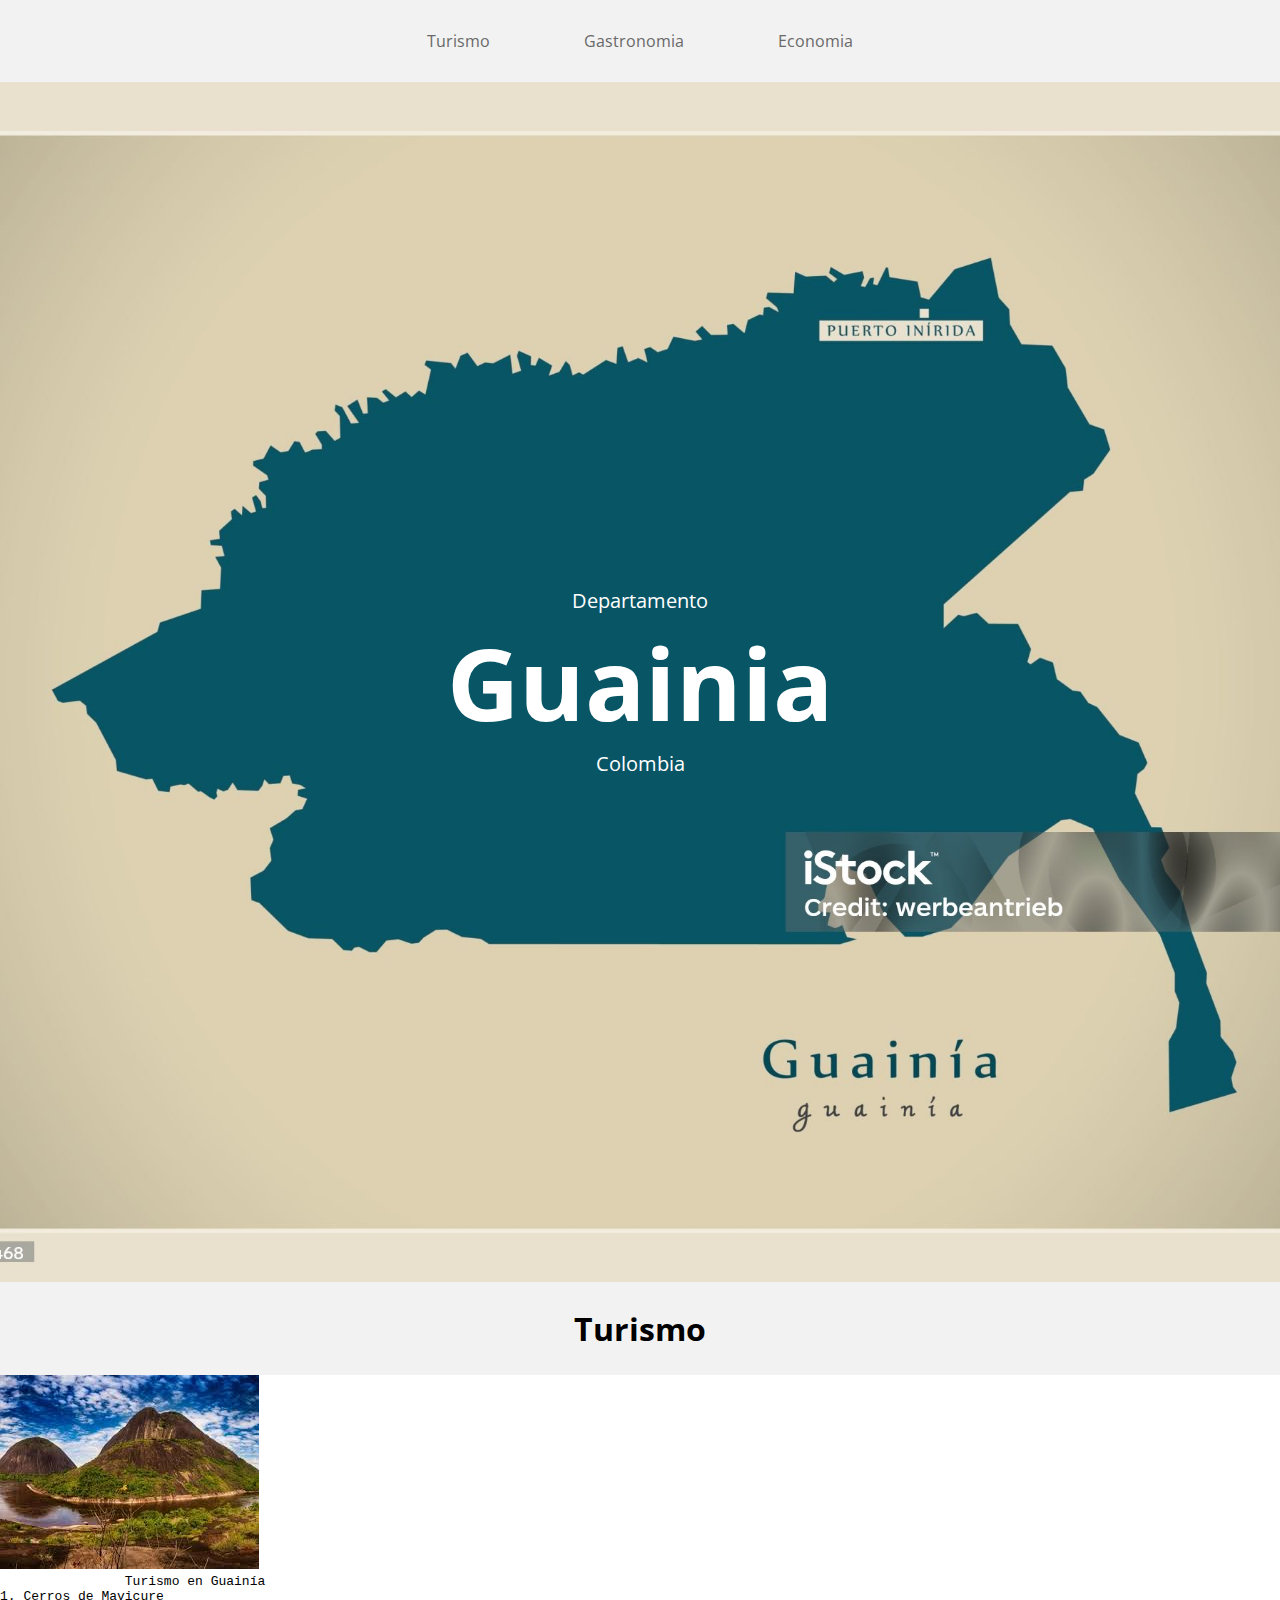
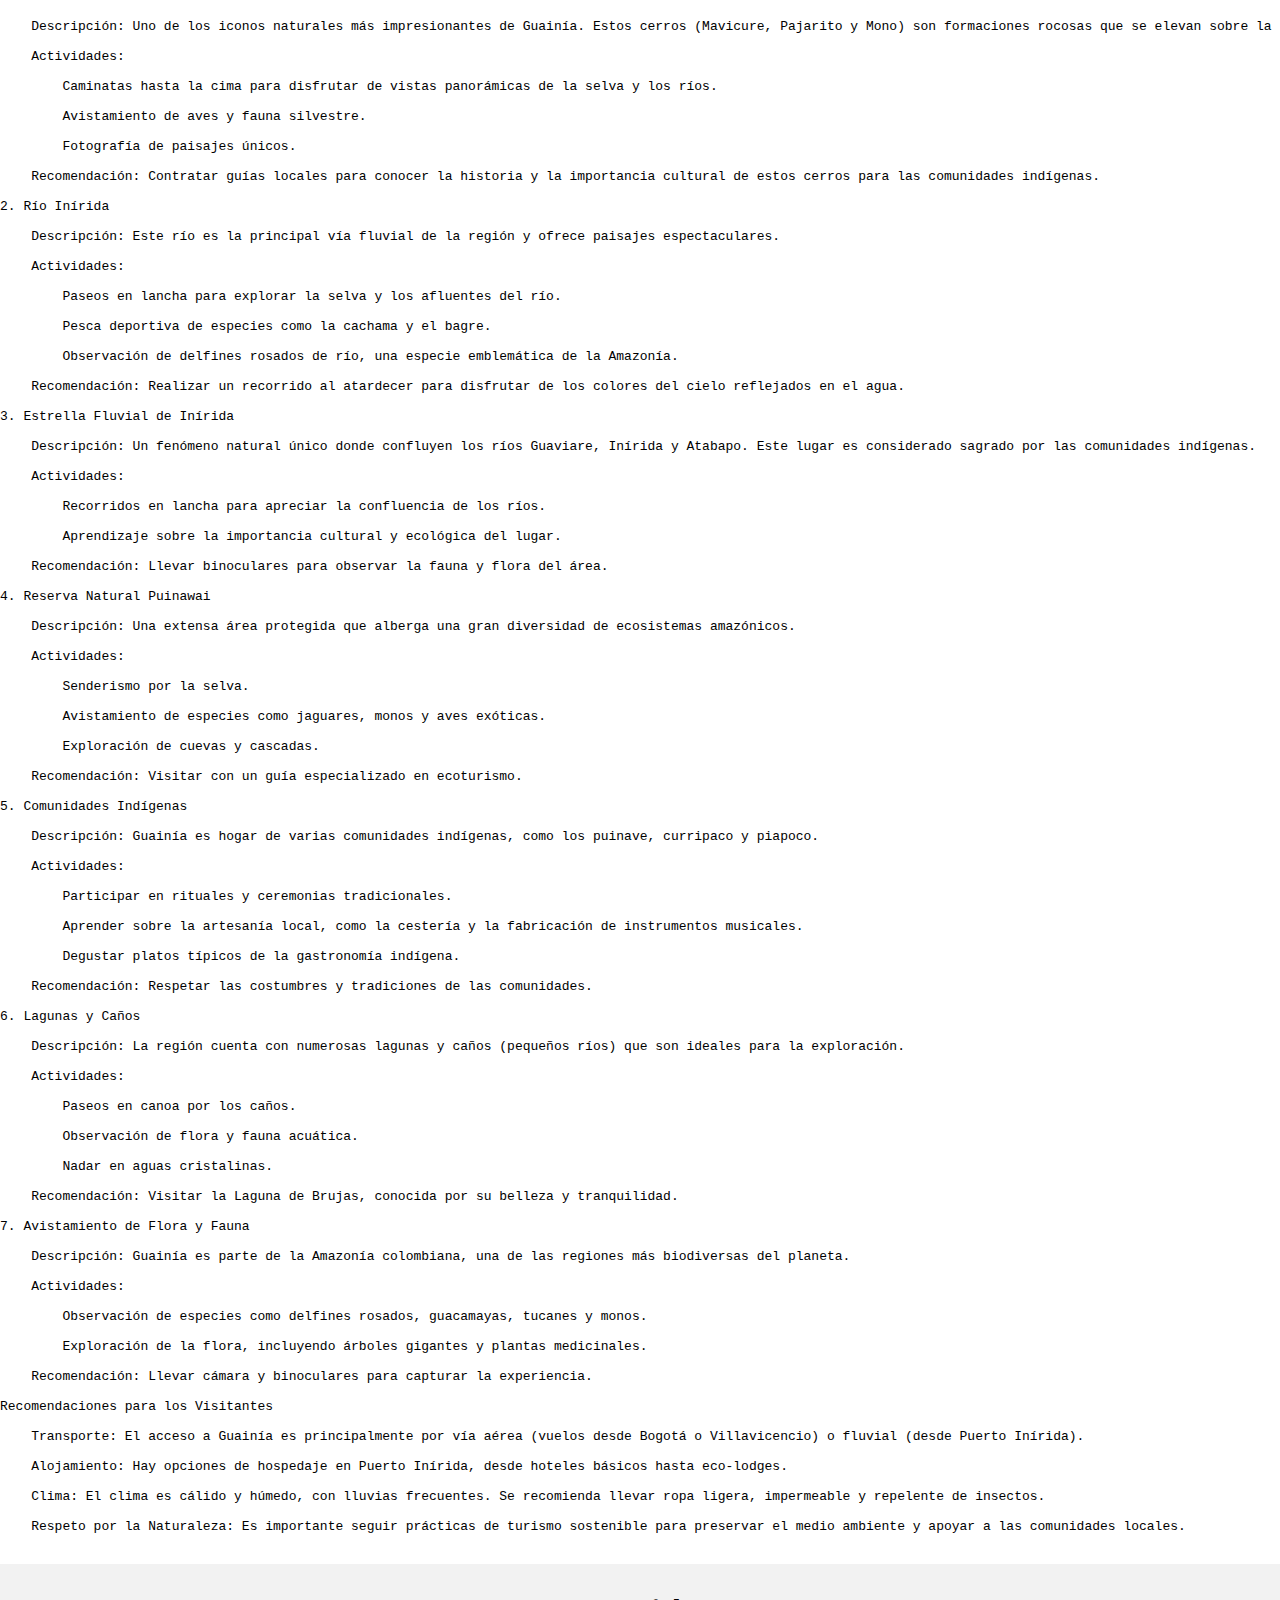
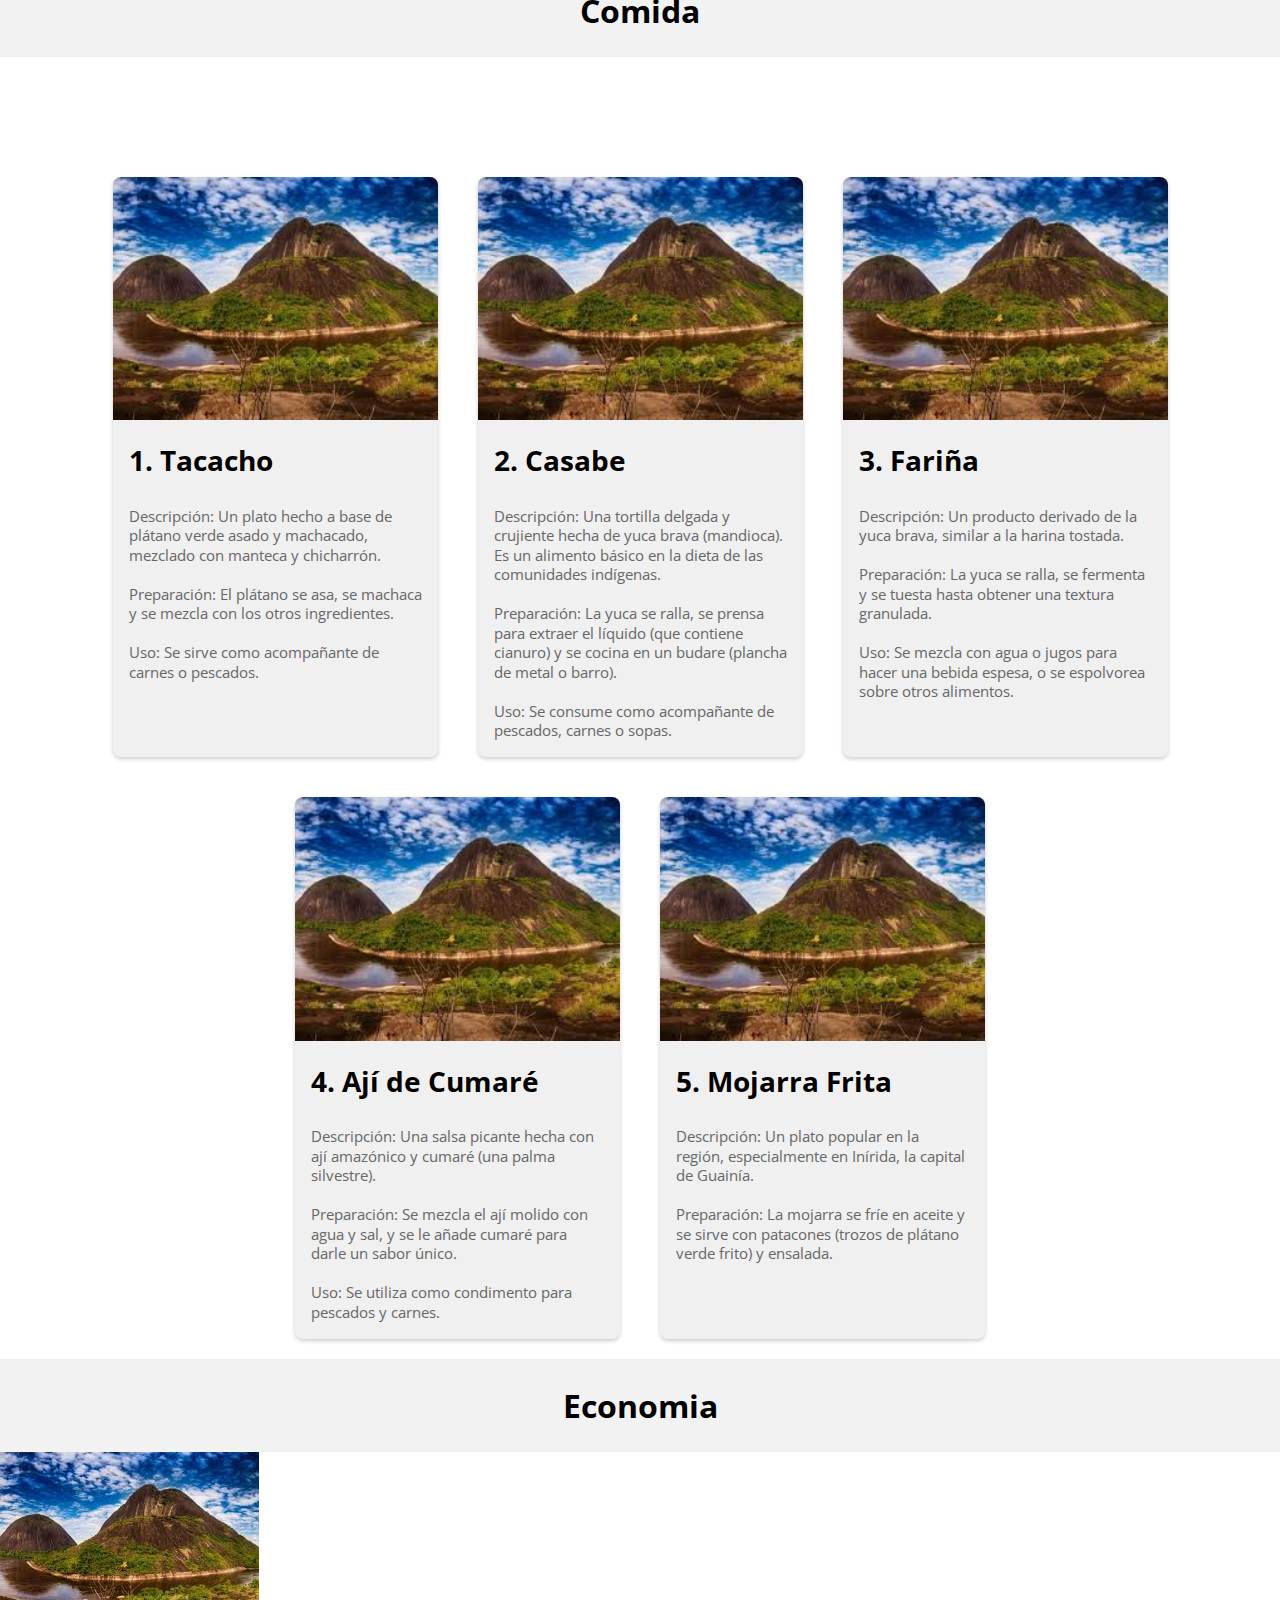
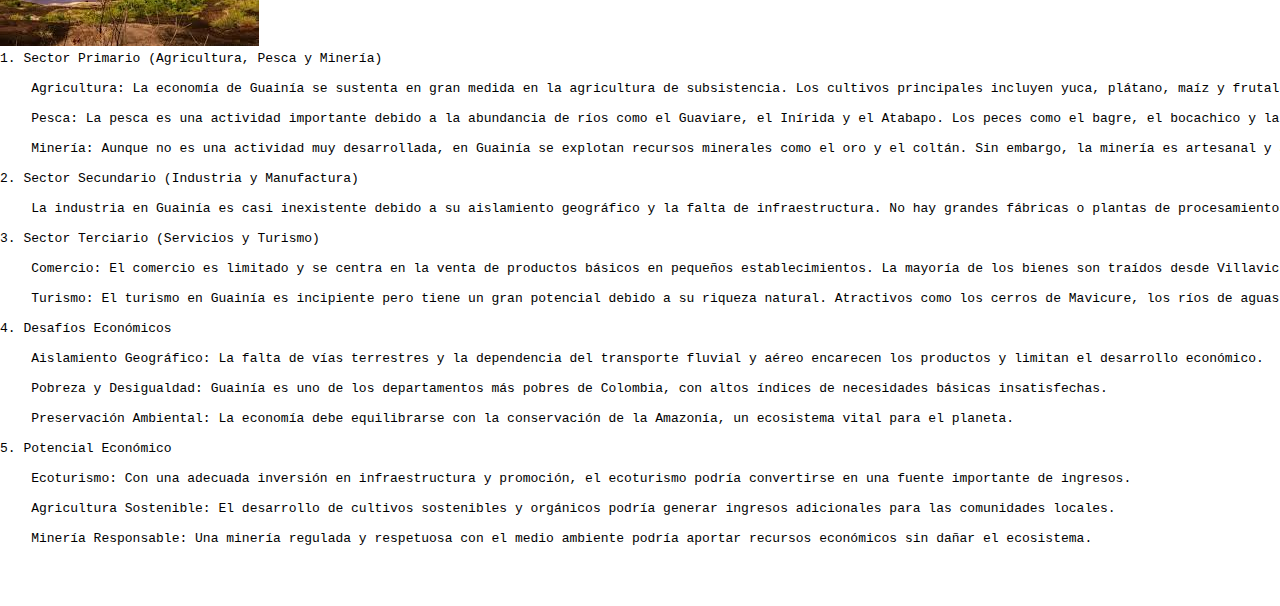
==== departamentos/Guainia.html @ b5d75768 "initial commit" ====
<!DOCTYPE html>
<html lang="en">
<head>
    <meta charset="UTF-8">
    <meta name="viewport" content="width=device-width, initial-scale=1.0">
    <title>Document</title>
    <link rel="stylesheet" href="/css/styles-guinia.css">
</head>
<body>
    <header>
        <nav>
        <a href="#1">Turismo</a>
        <a href="#2">Gastronomia</a>
        <a href="#3">Economia</a>
        </nav>
    </header>
    <div class="encabezado-img">
        <p>Departamento</p>
        <h1>Guainia</h1>
        <p>Colombia</p>

    </div>
    <main>
        <section>

        <article>
            <header>
                <h1 id="1">Turismo</h1>

            </header>
            <figure>
               <img src="/img/Guainia/Guainia.jpeg" alt="Guainia">
            </figure>
            <p><pre>
                Turismo en Guainía
1. Cerros de Mavicure

    Descripción: Uno de los iconos naturales más impresionantes de Guainía. Estos cerros (Mavicure, Pajarito y Mono) son formaciones rocosas que se elevan sobre la selva amazónica.

    Actividades:

        Caminatas hasta la cima para disfrutar de vistas panorámicas de la selva y los ríos.

        Avistamiento de aves y fauna silvestre.

        Fotografía de paisajes únicos.

    Recomendación: Contratar guías locales para conocer la historia y la importancia cultural de estos cerros para las comunidades indígenas.

2. Río Inírida

    Descripción: Este río es la principal vía fluvial de la región y ofrece paisajes espectaculares.

    Actividades:

        Paseos en lancha para explorar la selva y los afluentes del río.

        Pesca deportiva de especies como la cachama y el bagre.

        Observación de delfines rosados de río, una especie emblemática de la Amazonía.

    Recomendación: Realizar un recorrido al atardecer para disfrutar de los colores del cielo reflejados en el agua.

3. Estrella Fluvial de Inírida

    Descripción: Un fenómeno natural único donde confluyen los ríos Guaviare, Inírida y Atabapo. Este lugar es considerado sagrado por las comunidades indígenas.

    Actividades:

        Recorridos en lancha para apreciar la confluencia de los ríos.

        Aprendizaje sobre la importancia cultural y ecológica del lugar.

    Recomendación: Llevar binoculares para observar la fauna y flora del área.

4. Reserva Natural Puinawai

    Descripción: Una extensa área protegida que alberga una gran diversidad de ecosistemas amazónicos.

    Actividades:

        Senderismo por la selva.

        Avistamiento de especies como jaguares, monos y aves exóticas.

        Exploración de cuevas y cascadas.

    Recomendación: Visitar con un guía especializado en ecoturismo.

5. Comunidades Indígenas

    Descripción: Guainía es hogar de varias comunidades indígenas, como los puinave, curripaco y piapoco.

    Actividades:

        Participar en rituales y ceremonias tradicionales.

        Aprender sobre la artesanía local, como la cestería y la fabricación de instrumentos musicales.

        Degustar platos típicos de la gastronomía indígena.

    Recomendación: Respetar las costumbres y tradiciones de las comunidades.

6. Lagunas y Caños

    Descripción: La región cuenta con numerosas lagunas y caños (pequeños ríos) que son ideales para la exploración.

    Actividades:

        Paseos en canoa por los caños.

        Observación de flora y fauna acuática.

        Nadar en aguas cristalinas.

    Recomendación: Visitar la Laguna de Brujas, conocida por su belleza y tranquilidad.

7. Avistamiento de Flora y Fauna

    Descripción: Guainía es parte de la Amazonía colombiana, una de las regiones más biodiversas del planeta.

    Actividades:

        Observación de especies como delfines rosados, guacamayas, tucanes y monos.

        Exploración de la flora, incluyendo árboles gigantes y plantas medicinales.

    Recomendación: Llevar cámara y binoculares para capturar la experiencia.

Recomendaciones para los Visitantes

    Transporte: El acceso a Guainía es principalmente por vía aérea (vuelos desde Bogotá o Villavicencio) o fluvial (desde Puerto Inírida).

    Alojamiento: Hay opciones de hospedaje en Puerto Inírida, desde hoteles básicos hasta eco-lodges.

    Clima: El clima es cálido y húmedo, con lluvias frecuentes. Se recomienda llevar ropa ligera, impermeable y repelente de insectos.

    Respeto por la Naturaleza: Es importante seguir prácticas de turismo sostenible para preservar el medio ambiente y apoyar a las comunidades locales.

            </pre></p>
            <footer></footer>
        </article>
        </section>
        <section>
            <article>
                <header>
                    <h1 id="2">Comida</h1>
                </header>
                <div class="card-container">
                    <div class="card">
                        <img src="/img/Guainia/Guainia.jpeg" alt="Guainia">
                        <div class="card-content">
                            <h3> 1. Tacacho</h3>
                            <p>
                                <br>

                                Descripción: Un plato hecho a base de plátano verde asado y machacado, mezclado con manteca y chicharrón.
                                <br>
                                <br>
                                Preparación: El plátano se asa, se machaca y se mezcla con los otros ingredientes.
                                <br>
                                <br>
                                Uso: Se sirve como acompañante de carnes o pescados.
                        </p>
                        </div>

                    </div>
                    <div class="card">
                        <img src="/img/Guainia/Guainia.jpeg" alt="Guainia">
                        <div class="card-content">
                            <h3>2. Casabe</h3>
                            <p>
                                <br>
                                Descripción: Una tortilla delgada y crujiente hecha de yuca brava (mandioca). Es un alimento básico en la dieta de las comunidades indígenas.
                                <br>
                                <br>
                                Preparación: La yuca se ralla, se prensa para extraer el líquido (que contiene cianuro) y se cocina en un budare (plancha de metal o barro).
                                <br>
                                <br>
                                Uso: Se consume como acompañante de pescados, carnes o sopas.

                            </p>
                            
                        </div>

                    </div>
                    <div class="card">
                        <img src="/img/Guainia/Guainia.jpeg" alt="Guainia">
                        <div class="card-content">
                            <h3> 3. Fariña</h3>
                            <p>
                                <br>
                                Descripción: Un producto derivado de la yuca brava, similar a la harina tostada.
                                <br>
                                <br>
                                Preparación: La yuca se ralla, se fermenta y se tuesta hasta obtener una textura granulada.
                                <br>
                                <br>
                                Uso: Se mezcla con agua o jugos para hacer una bebida espesa, o se espolvorea sobre otros alimentos.
                            </p>

                        </div>

                    </div>
                    <div class="card">
                        <img src="/img/Guainia/Guainia.jpeg" alt="Guainia">
                        <div class="card-content">
                            <h3>4. Ají de Cumaré</h3>
                            <p>
                                <br>
                                Descripción: Una salsa picante hecha con ají amazónico y cumaré (una palma silvestre).
                                <br>
                                <br>
                                Preparación: Se mezcla el ají molido con agua y sal, y se le añade cumaré para darle un sabor único.
                                <br>
                                <br>
                                Uso: Se utiliza como condimento para pescados y carnes.
                            </p>
                            
                        </div>

                    </div>
                    <div class="card">
                        <img src="/img/Guainia/Guainia.jpeg" alt="Guainia">
                        <div class="card-content">
                            <h3> 5. Mojarra Frita</h3>
                            <p>
                                <br>
                                Descripción: Un plato popular en la región, especialmente en Inírida, la capital de Guainía.
                                <br>
                                <br>
                                Preparación: La mojarra se fríe en aceite y se sirve con patacones (trozos de plátano verde frito) y ensalada.

                            </p>
                        </div>

                    </div>
                </div>
                
               
                <footer></footer>
            </article>
        </section>
        <section>
            <article>
                <header>
                    <h1 id="3  ">Economia</h1>
                </header>
                <figure>
                    <img src="/img/Guainia/Guainia.jpeg" alt="Guainia">

                </figure>
                <p><pre>
1. Sector Primario (Agricultura, Pesca y Minería)

    Agricultura: La economía de Guainía se sustenta en gran medida en la agricultura de subsistencia. Los cultivos principales incluyen yuca, plátano, maíz y frutales como el chontaduro y el arazá. Estos cultivos son principalmente para el consumo local.

    Pesca: La pesca es una actividad importante debido a la abundancia de ríos como el Guaviare, el Inírida y el Atabapo. Los peces como el bagre, el bocachico y la cachama son fundamentales para la alimentación de las comunidades locales.

    Minería: Aunque no es una actividad muy desarrollada, en Guainía se explotan recursos minerales como el oro y el coltán. Sin embargo, la minería es artesanal y a pequeña escala, con impactos ambientales significativos.

2. Sector Secundario (Industria y Manufactura)

    La industria en Guainía es casi inexistente debido a su aislamiento geográfico y la falta de infraestructura. No hay grandes fábricas o plantas de procesamiento, y la mayoría de los productos manufacturados son importados desde otras regiones del país.

3. Sector Terciario (Servicios y Turismo)

    Comercio: El comercio es limitado y se centra en la venta de productos básicos en pequeños establecimientos. La mayoría de los bienes son traídos desde Villavicencio o Bogotá.

    Turismo: El turismo en Guainía es incipiente pero tiene un gran potencial debido a su riqueza natural. Atractivos como los cerros de Mavicure, los ríos de aguas negras y la biodiversidad de la Amazonía son puntos de interés para ecoturistas y aventureros. Sin embargo, la falta de infraestructura y promoción limita su desarrollo.

4. Desafíos Económicos

    Aislamiento Geográfico: La falta de vías terrestres y la dependencia del transporte fluvial y aéreo encarecen los productos y limitan el desarrollo económico.

    Pobreza y Desigualdad: Guainía es uno de los departamentos más pobres de Colombia, con altos índices de necesidades básicas insatisfechas.

    Preservación Ambiental: La economía debe equilibrarse con la conservación de la Amazonía, un ecosistema vital para el planeta.

5. Potencial Económico

    Ecoturismo: Con una adecuada inversión en infraestructura y promoción, el ecoturismo podría convertirse en una fuente importante de ingresos.

    Agricultura Sostenible: El desarrollo de cultivos sostenibles y orgánicos podría generar ingresos adicionales para las comunidades locales.

    Minería Responsable: Una minería regulada y respetuosa con el medio ambiente podría aportar recursos económicos sin dañar el ecosistema.



                </pre></p>
                <footer></footer>
            </article>
        </section>
    </main>
    <footer></footer>
</body>
</html>
---- css/styles-guinia.css ----
@import url('https://fonts.googleapis.com/css2?family=Open+Sans:ital,wght@0,300..800;1,300..800&display=swap');

*{
    margin: 0;
    padding: 0;
    box-sizing: border-box;
}

body{
    font-family: 'Open Sans';
}
header{
    background-color: #f2f2f2;
    text-align: center;
    padding: 25px 0;
}
nav a{
    display: inline-block;
    text-decoration: none;
    color: #696969;
    margin: 0 30px;
    padding: 5px 15px ;
    border-radius: 30px;
}
nav a:hover{
    background-color: #000;
    color: #fff;
}
.encabezado-img{
    background-image: url('/img/Guainia/departamento.jpg');
    background-position: center;
    display: flex;
    height: 1200px;
    background-size: cover;
    display: flex;
    flex-direction: column;
    justify-content: center;
    align-items: center;
    color: #fff;
}
.encabezado-img p{
    font-size: 20px;
}
.encabezado-img{
    font-size:50px ;
    padding: 20px 0;
}

/* CONFIGURACION DE LAS CARTAS DE COMIDA */
.card-container{
    display: flex;
    justify-content:center ;
    flex-wrap: wrap;
    margin-top: 100px;
}
.card{
    width: 325px;
    background-color: #f0f0f0;
    border-radius: 8px;
    overflow: hidden;
    box-shadow: 0px 2px 4px rgba(0, 0, 0, 0.2);
    margin:20px;
}
.card img{
    width: 100%;
    height: auto;
}
.card-content{
    padding: 16px;
}
.card-content h3{
    font-size: 28px;
    margin-bottom: 8px;
}
.card-content p {
    color: #666;
    font-size: 15px;
    line-height: 1.3;;
    display: inline-block;
}
.card-content .btn{
    display: inline-block;
    padding: 8px 16px;
    background-color: #333;
    border-radius: 4px;
    margin-top: 16px;
    color: #fff;
}
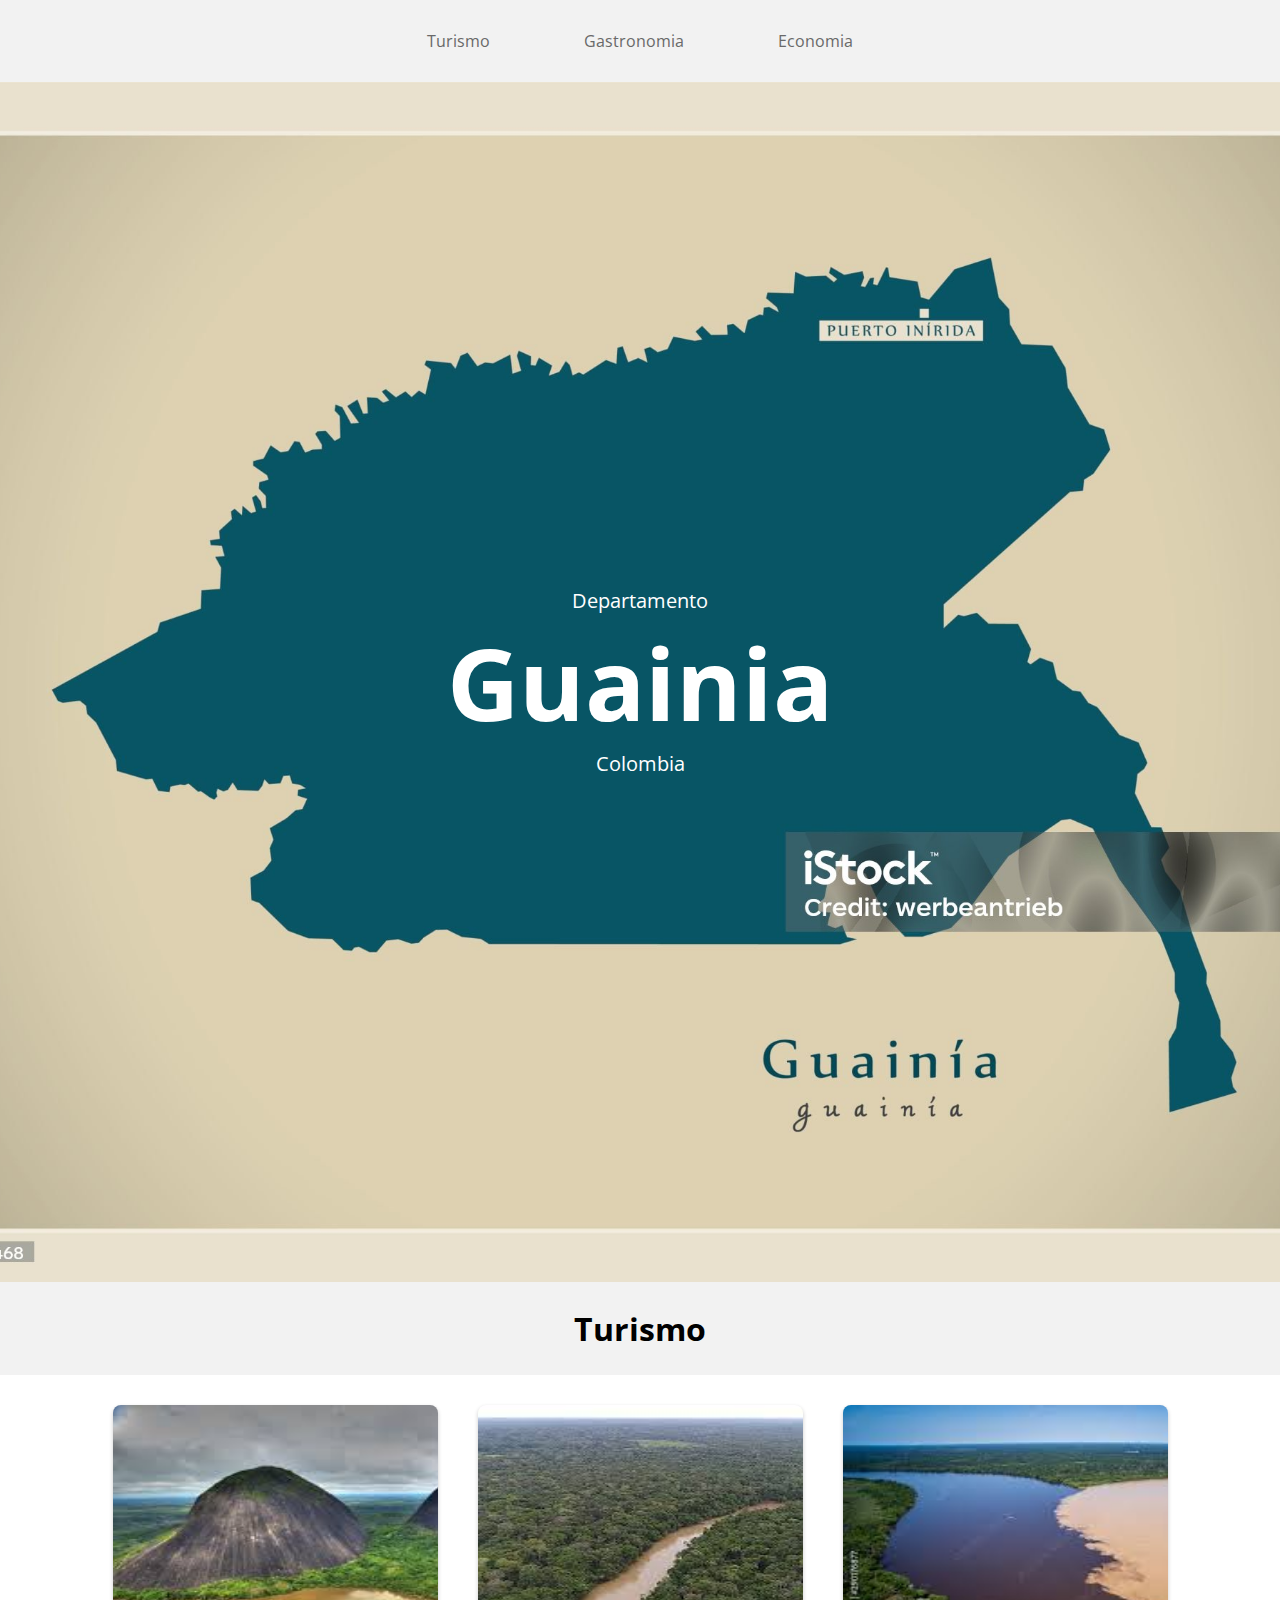
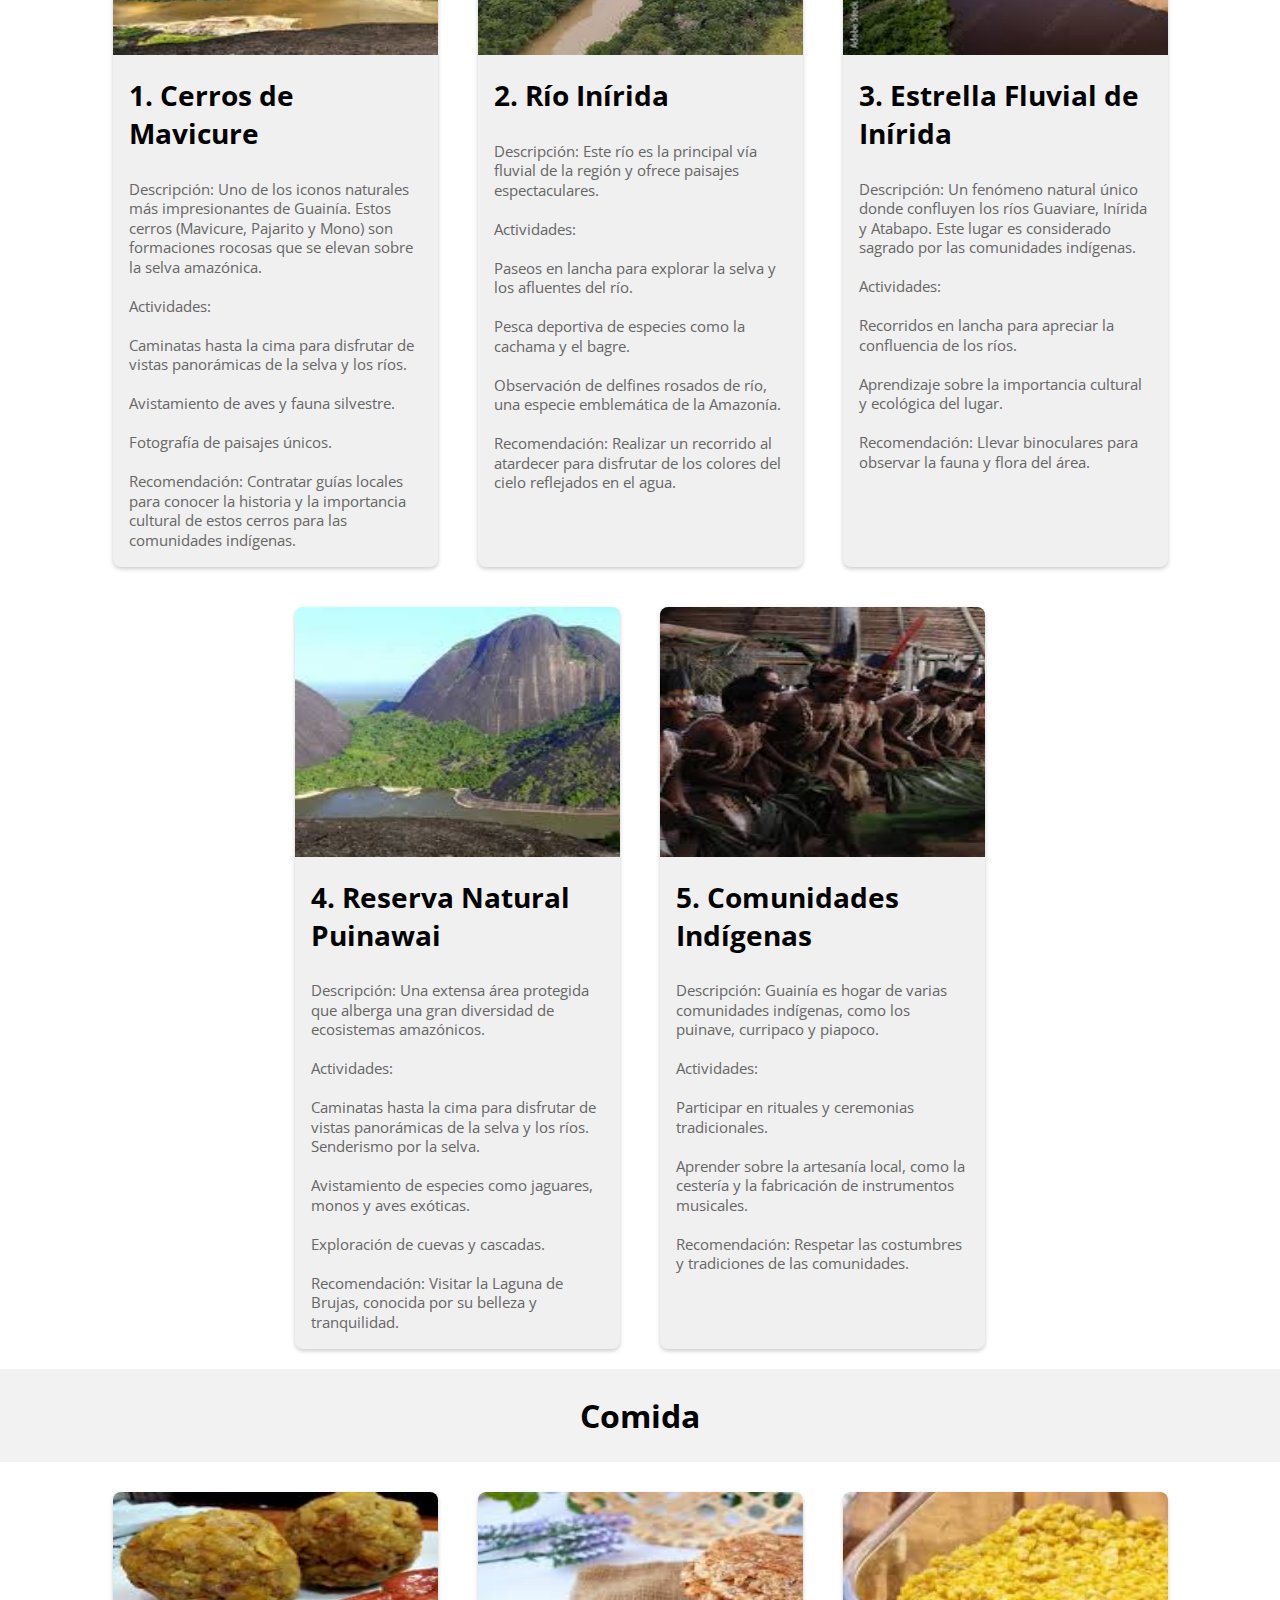
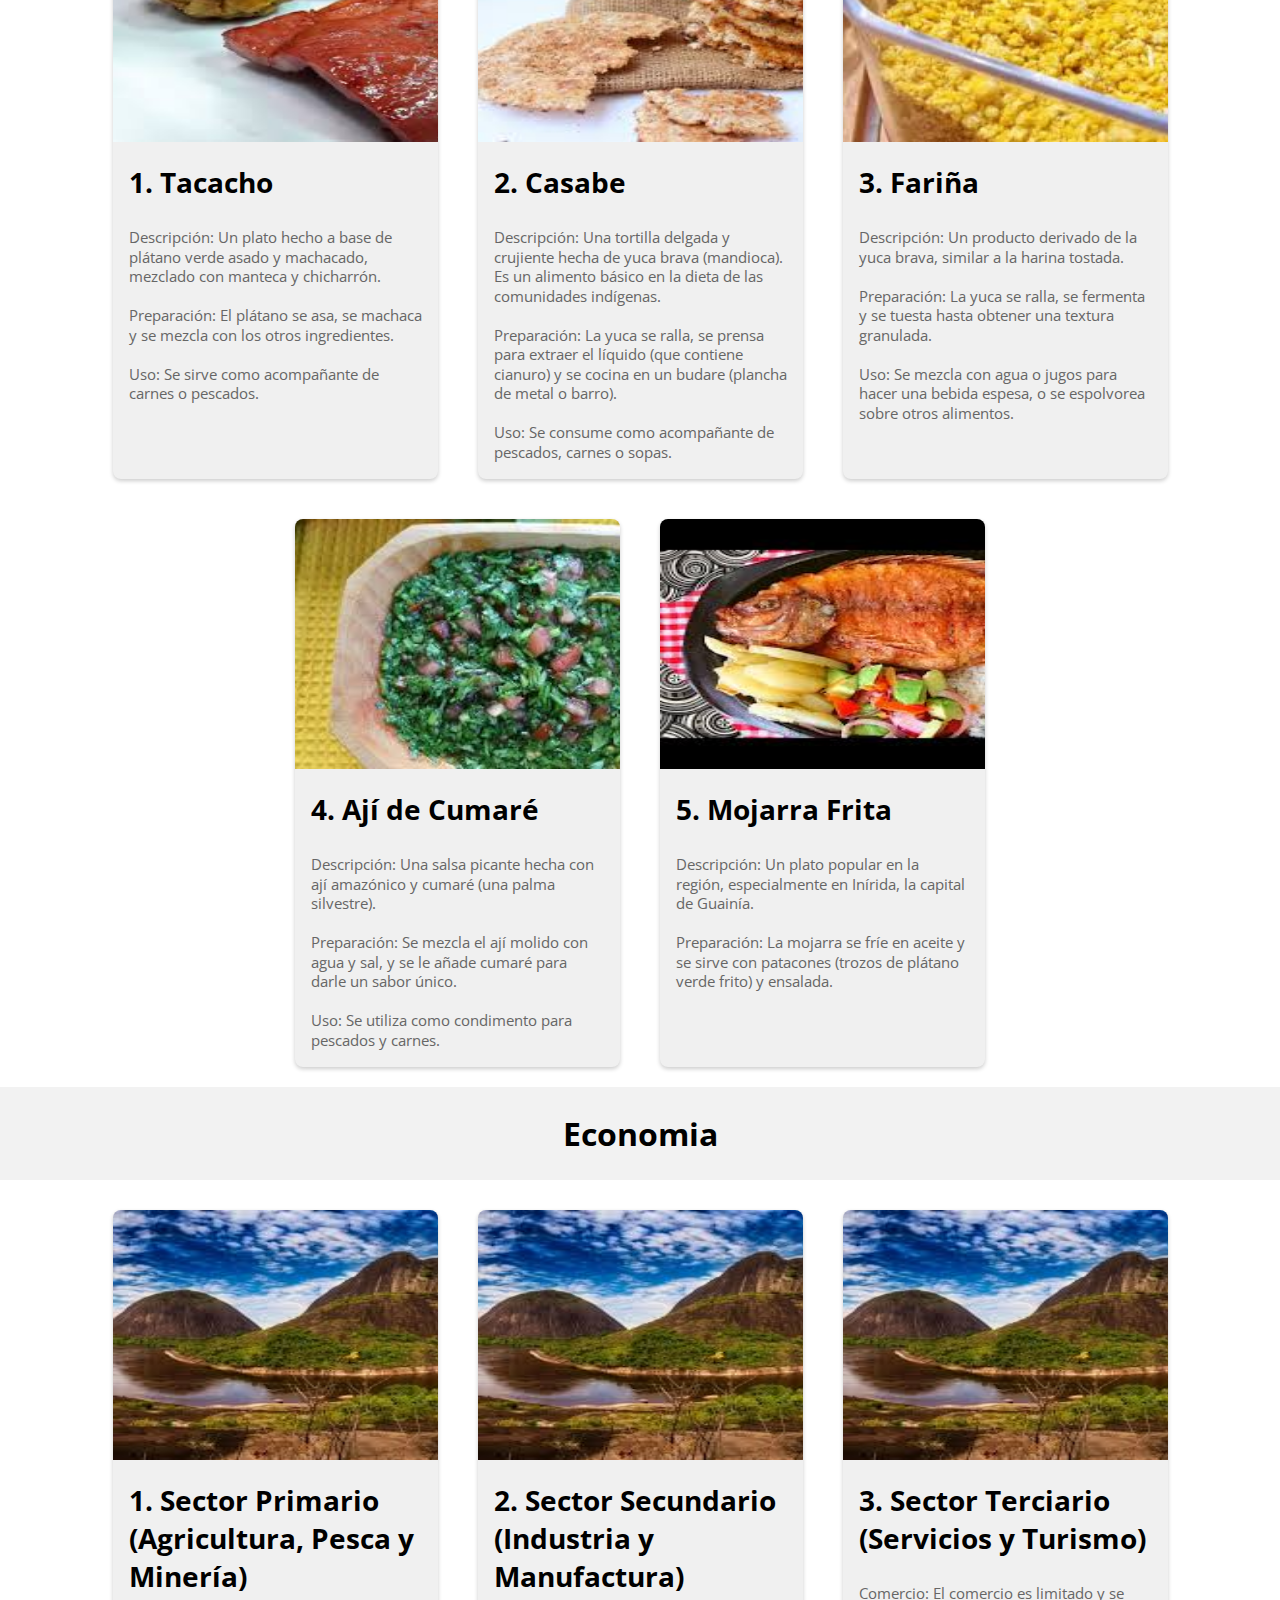
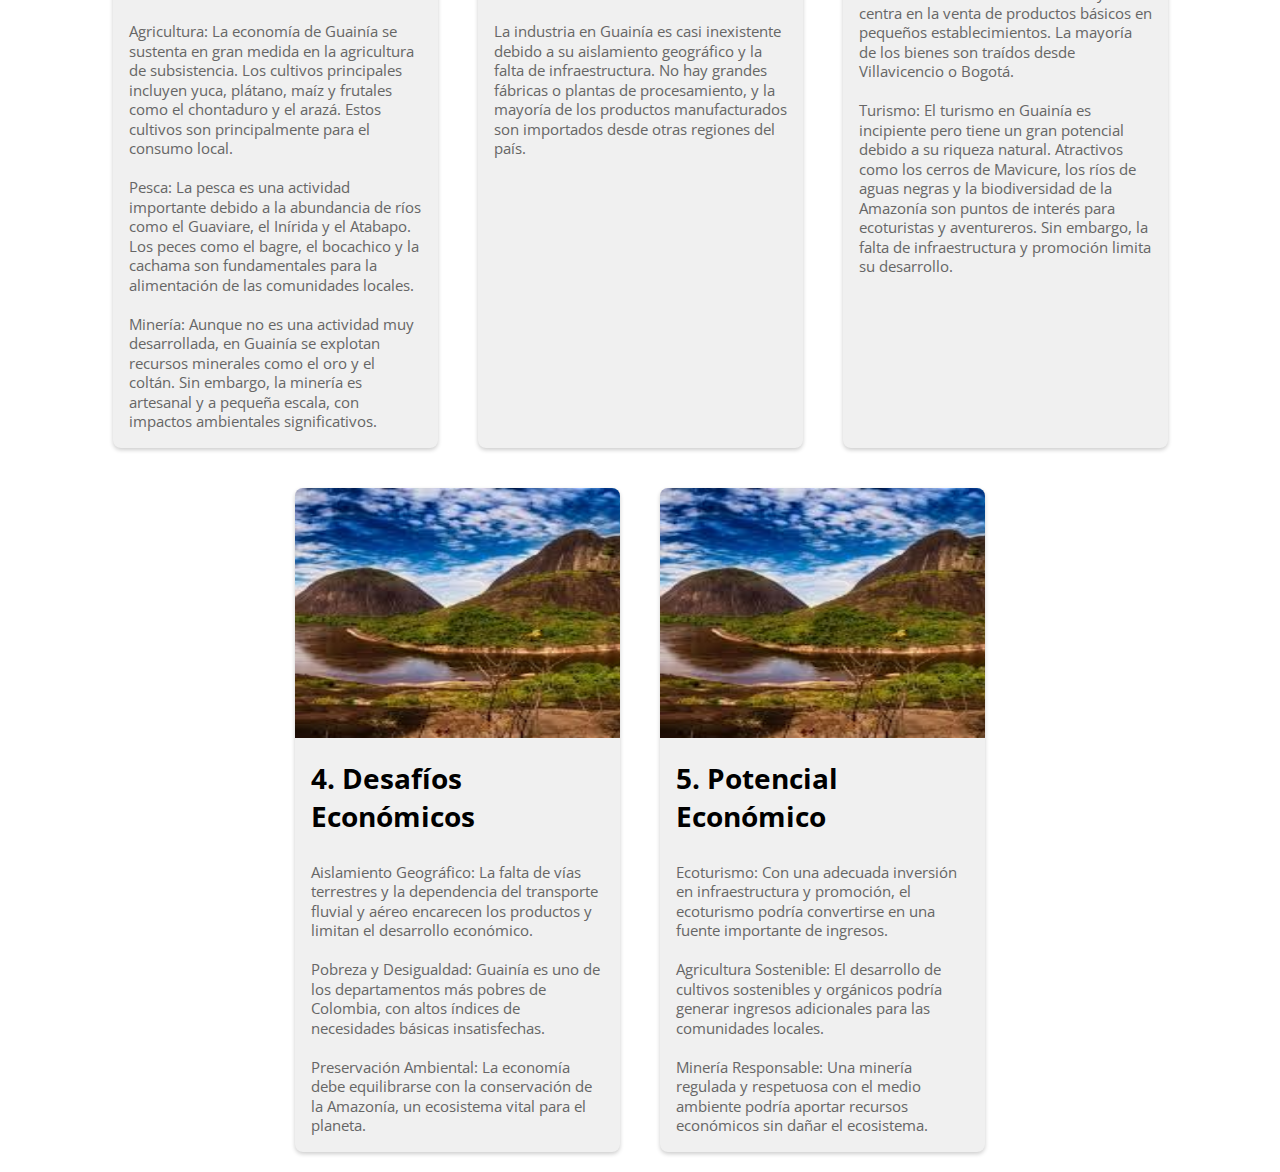
==== commit e1dc165f: "feat:se termino la plantilla de las paginas" ====
--- a/departamentos/Guainia.html
+++ b/departamentos/Guainia.html
@@ -29,115 +29,135 @@
 
             </header>
             <figure>
-               <img src="/img/Guainia/Guainia.jpeg" alt="Guainia">
             </figure>
-            <p><pre>
-                Turismo en Guainía
-1. Cerros de Mavicure
-
-    Descripción: Uno de los iconos naturales más impresionantes de Guainía. Estos cerros (Mavicure, Pajarito y Mono) son formaciones rocosas que se elevan sobre la selva amazónica.
-
-    Actividades:
-
-        Caminatas hasta la cima para disfrutar de vistas panorámicas de la selva y los ríos.
-
-        Avistamiento de aves y fauna silvestre.
-
-        Fotografía de paisajes únicos.
-
-    Recomendación: Contratar guías locales para conocer la historia y la importancia cultural de estos cerros para las comunidades indígenas.
-
-2. Río Inírida
-
-    Descripción: Este río es la principal vía fluvial de la región y ofrece paisajes espectaculares.
-
-    Actividades:
-
-        Paseos en lancha para explorar la selva y los afluentes del río.
-
-        Pesca deportiva de especies como la cachama y el bagre.
-
-        Observación de delfines rosados de río, una especie emblemática de la Amazonía.
-
-    Recomendación: Realizar un recorrido al atardecer para disfrutar de los colores del cielo reflejados en el agua.
-
-3. Estrella Fluvial de Inírida
-
-    Descripción: Un fenómeno natural único donde confluyen los ríos Guaviare, Inírida y Atabapo. Este lugar es considerado sagrado por las comunidades indígenas.
-
-    Actividades:
-
-        Recorridos en lancha para apreciar la confluencia de los ríos.
-
-        Aprendizaje sobre la importancia cultural y ecológica del lugar.
-
-    Recomendación: Llevar binoculares para observar la fauna y flora del área.
-
-4. Reserva Natural Puinawai
-
-    Descripción: Una extensa área protegida que alberga una gran diversidad de ecosistemas amazónicos.
-
-    Actividades:
-
-        Senderismo por la selva.
-
-        Avistamiento de especies como jaguares, monos y aves exóticas.
-
-        Exploración de cuevas y cascadas.
-
-    Recomendación: Visitar con un guía especializado en ecoturismo.
-
-5. Comunidades Indígenas
-
-    Descripción: Guainía es hogar de varias comunidades indígenas, como los puinave, curripaco y piapoco.
-
-    Actividades:
-
-        Participar en rituales y ceremonias tradicionales.
-
-        Aprender sobre la artesanía local, como la cestería y la fabricación de instrumentos musicales.
-
-        Degustar platos típicos de la gastronomía indígena.
-
-    Recomendación: Respetar las costumbres y tradiciones de las comunidades.
-
-6. Lagunas y Caños
-
-    Descripción: La región cuenta con numerosas lagunas y caños (pequeños ríos) que son ideales para la exploración.
-
-    Actividades:
-
-        Paseos en canoa por los caños.
-
-        Observación de flora y fauna acuática.
-
-        Nadar en aguas cristalinas.
-
-    Recomendación: Visitar la Laguna de Brujas, conocida por su belleza y tranquilidad.
-
-7. Avistamiento de Flora y Fauna
-
-    Descripción: Guainía es parte de la Amazonía colombiana, una de las regiones más biodiversas del planeta.
-
-    Actividades:
-
-        Observación de especies como delfines rosados, guacamayas, tucanes y monos.
-
-        Exploración de la flora, incluyendo árboles gigantes y plantas medicinales.
-
-    Recomendación: Llevar cámara y binoculares para capturar la experiencia.
-
-Recomendaciones para los Visitantes
-
-    Transporte: El acceso a Guainía es principalmente por vía aérea (vuelos desde Bogotá o Villavicencio) o fluvial (desde Puerto Inírida).
-
-    Alojamiento: Hay opciones de hospedaje en Puerto Inírida, desde hoteles básicos hasta eco-lodges.
-
-    Clima: El clima es cálido y húmedo, con lluvias frecuentes. Se recomienda llevar ropa ligera, impermeable y repelente de insectos.
-
-    Respeto por la Naturaleza: Es importante seguir prácticas de turismo sostenible para preservar el medio ambiente y apoyar a las comunidades locales.
-
-            </pre></p>
+            <div class="card-container">
+                <div class="card">
+                    <img src="/img/Guainia/turismo1.jpeg" alt="Guainia">
+                    <div class="card-content">
+                        <h3> 1. Cerros de Mavicure</h3>
+                        <p>
+                            <br>
+
+                            Descripción: Uno de los iconos naturales más impresionantes de Guainía. Estos cerros (Mavicure, Pajarito y Mono) son formaciones rocosas que se elevan sobre la selva amazónica.
+                            <br>
+                            <br>
+                            Actividades:
+                            <br>
+                            <br>
+
+                                Caminatas hasta la cima para disfrutar de vistas panorámicas de la selva y los ríos.
+                            <br>
+                            <br>
+                                Avistamiento de aves y fauna silvestre.
+                            <br>
+                            <br>
+                                Fotografía de paisajes únicos.
+                            <br>
+                            <br>
+                                Recomendación: Contratar guías locales para conocer la historia y la importancia cultural de estos cerros para las comunidades indígenas.
+
+                    </p>
+                    </div>
+
+                </div>
+                <div class="card">
+                    <img src="/img/Guainia/turismo2.jpeg" alt="Guainia">
+                    <div class="card-content">
+                        <h3>2. Río Inírida</h3>
+                        <p>
+                            <br>
+                            Descripción: Este río es la principal vía fluvial de la región y ofrece paisajes espectaculares.
+                            <br>
+                            <br>
+                            Actividades:
+                            <br>
+                            <br>
+                                Paseos en lancha para explorar la selva y los afluentes del río.
+                            <br>
+                            <br>
+                                Pesca deportiva de especies como la cachama y el bagre.
+                            <br>
+                            <br>
+                                Observación de delfines rosados de río, una especie emblemática de la Amazonía.
+                            <br>
+                            <br>
+                            Recomendación: Realizar un recorrido al atardecer para disfrutar de los colores del cielo reflejados en el agua.
+                        </p>
+                    </div>
+                </div>
+                <div class="card">
+                    <img src="/img/Guainia/turismo3.jpeg" alt="Guainia">
+                    <div class="card-content">
+                        <h3> 3. Estrella Fluvial de Inírida</h3>
+                        <p>
+                            <br>
+                            Descripción: Un fenómeno natural único donde confluyen los ríos Guaviare, Inírida y Atabapo. Este lugar es considerado sagrado por las comunidades indígenas.
+                            <br>
+                            <br>
+                            Actividades:
+                            <br>
+                            <br>
+                                Recorridos en lancha para apreciar la confluencia de los ríos.
+                            <br>
+                            <br>
+                                Aprendizaje sobre la importancia cultural y ecológica del lugar.
+                            <br>
+                            <br>
+                            Recomendación: Llevar binoculares para observar la fauna y flora del área.
+                                                </p>
+                    </div>
+                </div>
+                <div class="card">
+                    <img src="/img/Guainia/turismo4.jpeg" alt="Guainia">
+                    <div class="card-content">
+                        <h3>4. Reserva Natural Puinawai</h3>
+                        <p>
+                            <br>
+                            Descripción: Una extensa área protegida que alberga una gran diversidad de ecosistemas amazónicos.
+                            <br>
+                            <br>
+                            Actividades:
+                            <br>
+                            <br>
+                                Caminatas hasta la cima para disfrutar de vistas panorámicas de la selva y los ríos.
+                                Senderismo por la selva.
+                            <br>
+                            <br>
+                                Avistamiento de especies como jaguares, monos y aves exóticas.
+                            <br>
+                            <br>
+                                Exploración de cuevas y cascadas.
+                            <br>
+                            <br>
+                            Recomendación: Visitar la Laguna de Brujas, conocida por su belleza y tranquilidad.
+                        </p>
+                    </div>
+                </div>
+                <div class="card">
+                    <img src="/img/Guainia/turismo5.jpeg" alt="Guainia">
+                    <div class="card-content">
+                        <h3> 5. Comunidades Indígenas</h3>
+                        <p>
+                            <br>
+                            Descripción: Guainía es hogar de varias comunidades indígenas, como los puinave, curripaco y piapoco.
+                            <br>
+                            <br>
+                            Actividades:
+                            <br>
+                            <br>
+                                Participar en rituales y ceremonias tradicionales.
+                            <br>
+                            <br>
+                                Aprender sobre la artesanía local, como la cestería y la fabricación de instrumentos musicales.
+                            <br>
+                            <br>
+                                Recomendación: Respetar las costumbres y tradiciones de las comunidades.
+                        </p>
+                    </div>
+
+                </div>
+            </div>
+            
             <footer></footer>
         </article>
         </section>
@@ -148,7 +168,7 @@
                 </header>
                 <div class="card-container">
                     <div class="card">
-                        <img src="/img/Guainia/Guainia.jpeg" alt="Guainia">
+                        <img src="/img/Guainia/comida1.jpeg" alt="Guainia">
                         <div class="card-content">
                             <h3> 1. Tacacho</h3>
                             <p>
@@ -166,7 +186,7 @@
 
                     </div>
                     <div class="card">
-                        <img src="/img/Guainia/Guainia.jpeg" alt="Guainia">
+                        <img src="/img/Guainia/comida2.jpeg" alt="Guainia">
                         <div class="card-content">
                             <h3>2. Casabe</h3>
                             <p>
@@ -185,7 +205,7 @@
 
                     </div>
                     <div class="card">
-                        <img src="/img/Guainia/Guainia.jpeg" alt="Guainia">
+                        <img src="/img/Guainia/comida3.jpeg" alt="Guainia">
                         <div class="card-content">
                             <h3> 3. Fariña</h3>
                             <p>
@@ -203,7 +223,7 @@
 
                     </div>
                     <div class="card">
-                        <img src="/img/Guainia/Guainia.jpeg" alt="Guainia">
+                        <img src="/img/Guainia/comida4.jpeg" alt="Guainia">
                         <div class="card-content">
                             <h3>4. Ají de Cumaré</h3>
                             <p>
@@ -221,7 +241,7 @@
 
                     </div>
                     <div class="card">
-                        <img src="/img/Guainia/Guainia.jpeg" alt="Guainia">
+                        <img src="/img/Guainia/comida5.jpeg" alt="Guainia">
                         <div class="card-content">
                             <h3> 5. Mojarra Frita</h3>
                             <p>
@@ -244,50 +264,95 @@
         <section>
             <article>
                 <header>
-                    <h1 id="3  ">Economia</h1>
+                    <h1 id="3">Economia</h1>
                 </header>
-                <figure>
-                    <img src="/img/Guainia/Guainia.jpeg" alt="Guainia">
-
-                </figure>
-                <p><pre>
-1. Sector Primario (Agricultura, Pesca y Minería)
-
-    Agricultura: La economía de Guainía se sustenta en gran medida en la agricultura de subsistencia. Los cultivos principales incluyen yuca, plátano, maíz y frutales como el chontaduro y el arazá. Estos cultivos son principalmente para el consumo local.
-
-    Pesca: La pesca es una actividad importante debido a la abundancia de ríos como el Guaviare, el Inírida y el Atabapo. Los peces como el bagre, el bocachico y la cachama son fundamentales para la alimentación de las comunidades locales.
-
-    Minería: Aunque no es una actividad muy desarrollada, en Guainía se explotan recursos minerales como el oro y el coltán. Sin embargo, la minería es artesanal y a pequeña escala, con impactos ambientales significativos.
-
-2. Sector Secundario (Industria y Manufactura)
-
-    La industria en Guainía es casi inexistente debido a su aislamiento geográfico y la falta de infraestructura. No hay grandes fábricas o plantas de procesamiento, y la mayoría de los productos manufacturados son importados desde otras regiones del país.
-
-3. Sector Terciario (Servicios y Turismo)
-
-    Comercio: El comercio es limitado y se centra en la venta de productos básicos en pequeños establecimientos. La mayoría de los bienes son traídos desde Villavicencio o Bogotá.
-
-    Turismo: El turismo en Guainía es incipiente pero tiene un gran potencial debido a su riqueza natural. Atractivos como los cerros de Mavicure, los ríos de aguas negras y la biodiversidad de la Amazonía son puntos de interés para ecoturistas y aventureros. Sin embargo, la falta de infraestructura y promoción limita su desarrollo.
-
-4. Desafíos Económicos
-
-    Aislamiento Geográfico: La falta de vías terrestres y la dependencia del transporte fluvial y aéreo encarecen los productos y limitan el desarrollo económico.
-
-    Pobreza y Desigualdad: Guainía es uno de los departamentos más pobres de Colombia, con altos índices de necesidades básicas insatisfechas.
-
-    Preservación Ambiental: La economía debe equilibrarse con la conservación de la Amazonía, un ecosistema vital para el planeta.
-
-5. Potencial Económico
-
-    Ecoturismo: Con una adecuada inversión en infraestructura y promoción, el ecoturismo podría convertirse en una fuente importante de ingresos.
-
-    Agricultura Sostenible: El desarrollo de cultivos sostenibles y orgánicos podría generar ingresos adicionales para las comunidades locales.
-
-    Minería Responsable: Una minería regulada y respetuosa con el medio ambiente podría aportar recursos económicos sin dañar el ecosistema.
-
-
-
-                </pre></p>
+                <div class="card-container">
+                    <div class="card">
+                        <img src="/img/Guainia/Guainia.jpeg" alt="Guainia">
+                        <div class="card-content">
+                            <h3>1. Sector Primario (Agricultura, Pesca y Minería)</h3>
+                            <p>
+                                <br>
+                                Agricultura: La economía de Guainía se sustenta en gran medida en la agricultura de subsistencia. Los cultivos principales incluyen yuca, plátano, maíz y frutales como el chontaduro y el arazá. Estos cultivos son principalmente para el consumo local.
+                                <br>
+                                <br>
+                                Pesca: La pesca es una actividad importante debido a la abundancia de ríos como el Guaviare, el Inírida y el Atabapo. Los peces como el bagre, el bocachico y la cachama son fundamentales para la alimentación de las comunidades locales.
+                                <br>
+                                <br>
+                                Minería: Aunque no es una actividad muy desarrollada, en Guainía se explotan recursos minerales como el oro y el coltán. Sin embargo, la minería es artesanal y a pequeña escala, con impactos ambientales significativos.
+                            
+                        </p>
+                        </div>
+
+                    </div>
+                    <div class="card">
+                        <img src="/img/Guainia/Guainia.jpeg" alt="Guainia">
+                        <div class="card-content">
+                            <h3>2. Sector Secundario (Industria y Manufactura)</h3>
+                            <p>
+                                <br>
+                                La industria en Guainía es casi inexistente debido a su aislamiento geográfico y la falta de infraestructura. No hay grandes fábricas o plantas de procesamiento, y la mayoría de los productos manufacturados son importados desde otras regiones del país.
+
+                            </p>
+                            
+                        </div>
+
+                    </div>
+                    <div class="card">
+                        <img src="/img/Guainia/Guainia.jpeg" alt="Guainia">
+                        <div class="card-content">
+                            <h3>3. Sector Terciario (Servicios y Turismo)</h3>
+                            <p>
+                                <br>
+                                Comercio: El comercio es limitado y se centra en la venta de productos básicos en pequeños establecimientos. La mayoría de los bienes son traídos desde Villavicencio o Bogotá.
+                                <br>
+                                <br>
+                                Turismo: El turismo en Guainía es incipiente pero tiene un gran potencial debido a su riqueza natural. Atractivos como los cerros de Mavicure, los ríos de aguas negras y la biodiversidad de la Amazonía son puntos de interés para ecoturistas y aventureros. Sin embargo, la falta de infraestructura y promoción limita su desarrollo.
+
+                            </p>
+
+                        </div>
+
+                    </div>
+                    <div class="card">
+                        <img src="/img/Guainia/Guainia.jpeg" alt="Guainia">
+                        <div class="card-content">
+                            <h3>4. Desafíos Económicos</h3>
+                            <p>
+                                <br>
+                                Aislamiento Geográfico: La falta de vías terrestres y la dependencia del transporte fluvial y aéreo encarecen los productos y limitan el desarrollo económico.
+                                <br>
+                                <br>
+                                Pobreza y Desigualdad: Guainía es uno de los departamentos más pobres de Colombia, con altos índices de necesidades básicas insatisfechas.
+                                <br>
+                                <br>
+                                Preservación Ambiental: La economía debe equilibrarse con la conservación de la Amazonía, un ecosistema vital para el planeta.
+                            
+                            </p>
+                            
+                        </div>
+
+                    </div>
+                    <div class="card">
+                        <img src="/img/Guainia/Guainia.jpeg" alt="Guainia">
+                        <div class="card-content">
+                            <h3>5. Potencial Económico</h3>
+                            <p>
+                                <br>
+                                Ecoturismo: Con una adecuada inversión en infraestructura y promoción, el ecoturismo podría convertirse en una fuente importante de ingresos.
+                                <br>
+                                <br>
+                                Agricultura Sostenible: El desarrollo de cultivos sostenibles y orgánicos podría generar ingresos adicionales para las comunidades locales.
+                                <br>
+                                <br>
+                                Minería Responsable: Una minería regulada y respetuosa con el medio ambiente podría aportar recursos económicos sin dañar el ecosistema.
+                            
+                            </p>
+                        </div>
+
+                    </div>
+                </div>
+               
                 <footer></footer>
             </article>
         </section>
--- a/css/styles-guinia.css
+++ b/css/styles-guinia.css
@@ -26,6 +26,7 @@
     background-color: #000;
     color: #fff;
 }
+
 .encabezado-img{
     background-image: url('/img/Guainia/departamento.jpg');
     background-position: center;
@@ -38,6 +39,7 @@
     align-items: center;
     color: #fff;
 }
+
 .encabezado-img p{
     font-size: 20px;
 }
@@ -51,8 +53,10 @@
     display: flex;
     justify-content:center ;
     flex-wrap: wrap;
-    margin-top: 100px;
+    margin-top: 10px;
+
 }
+
 .card{
     width: 325px;
     background-color: #f0f0f0;
@@ -60,10 +64,17 @@
     overflow: hidden;
     box-shadow: 0px 2px 4px rgba(0, 0, 0, 0.2);
     margin:20px;
+    transition-duration: 0.3s;
+}
+.card:hover{
+
+        transform: scale(1.1);
+        transition: ease-in;
+        transition-duration: 0.3s;
 }
 .card img{
-    width: 100%;
-    height: auto;
+    width: 500px;
+    height: 250px;
 }
 .card-content{
     padding: 16px;
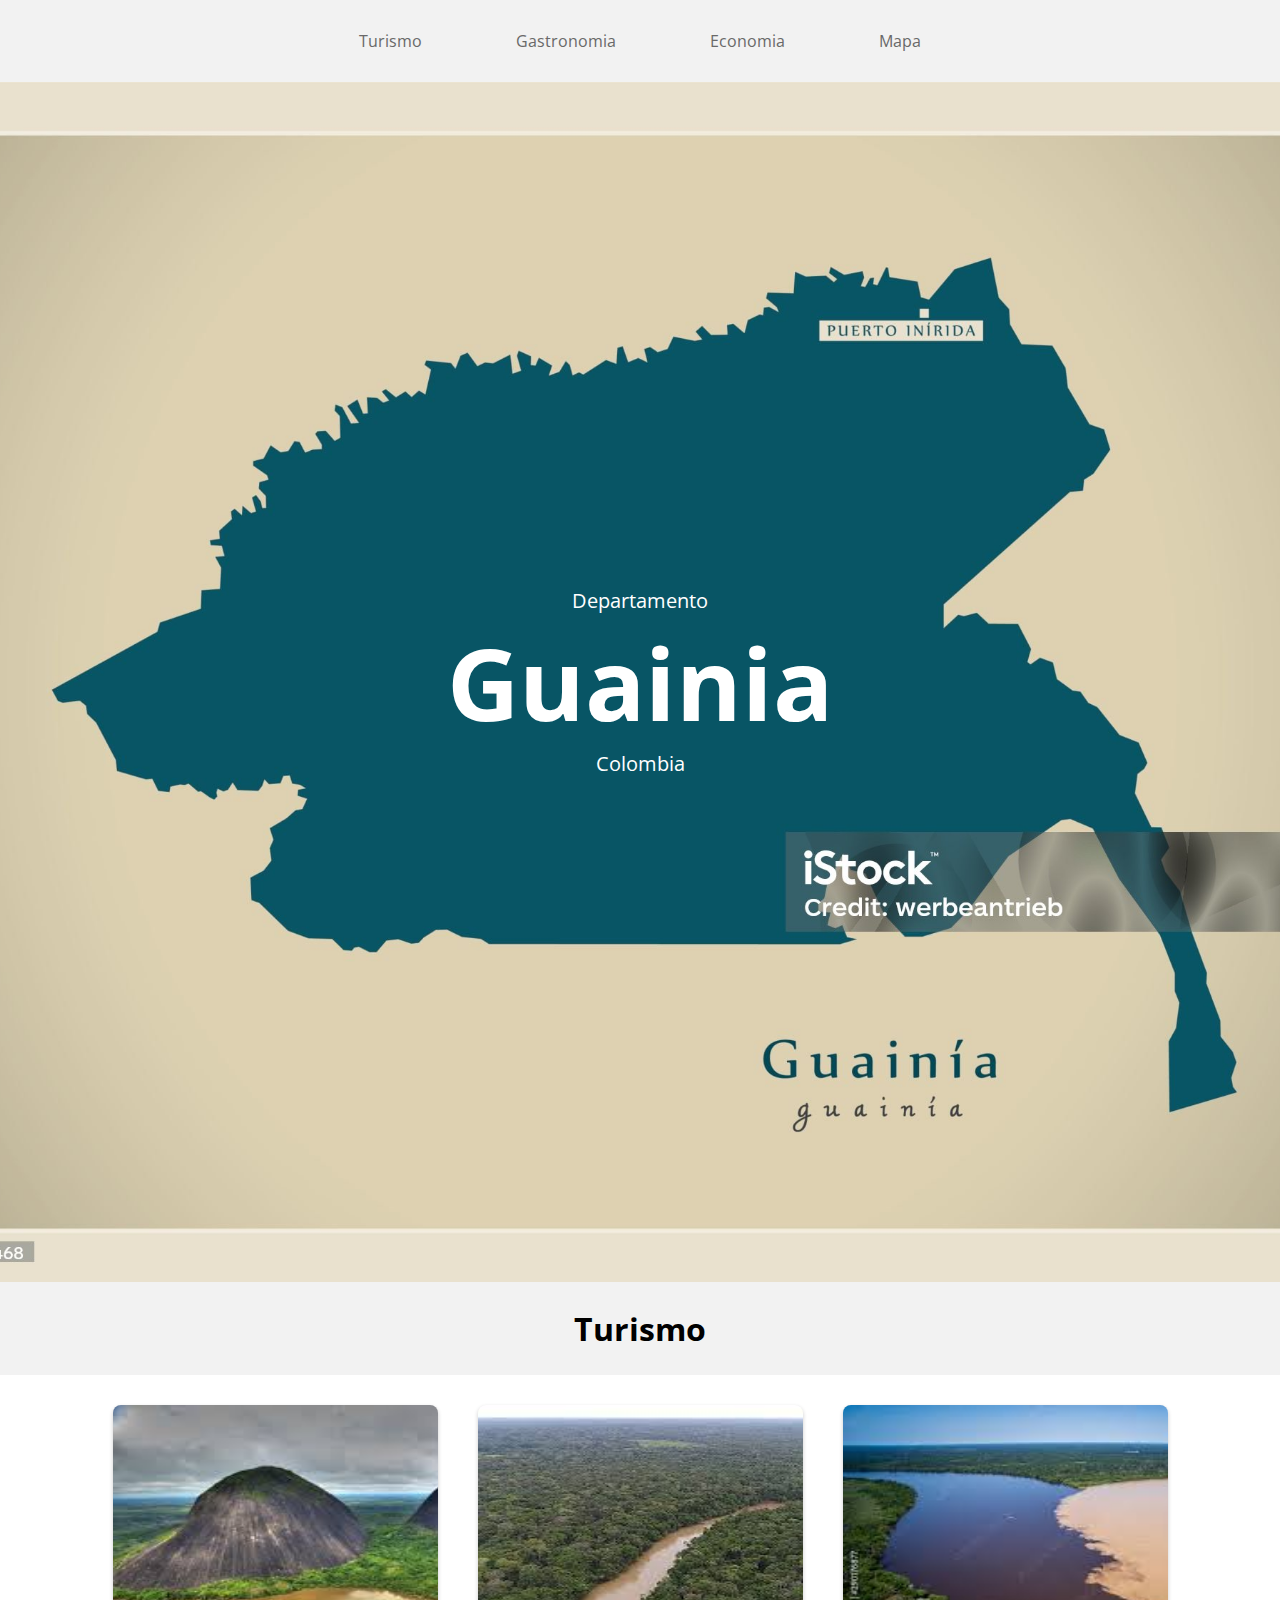
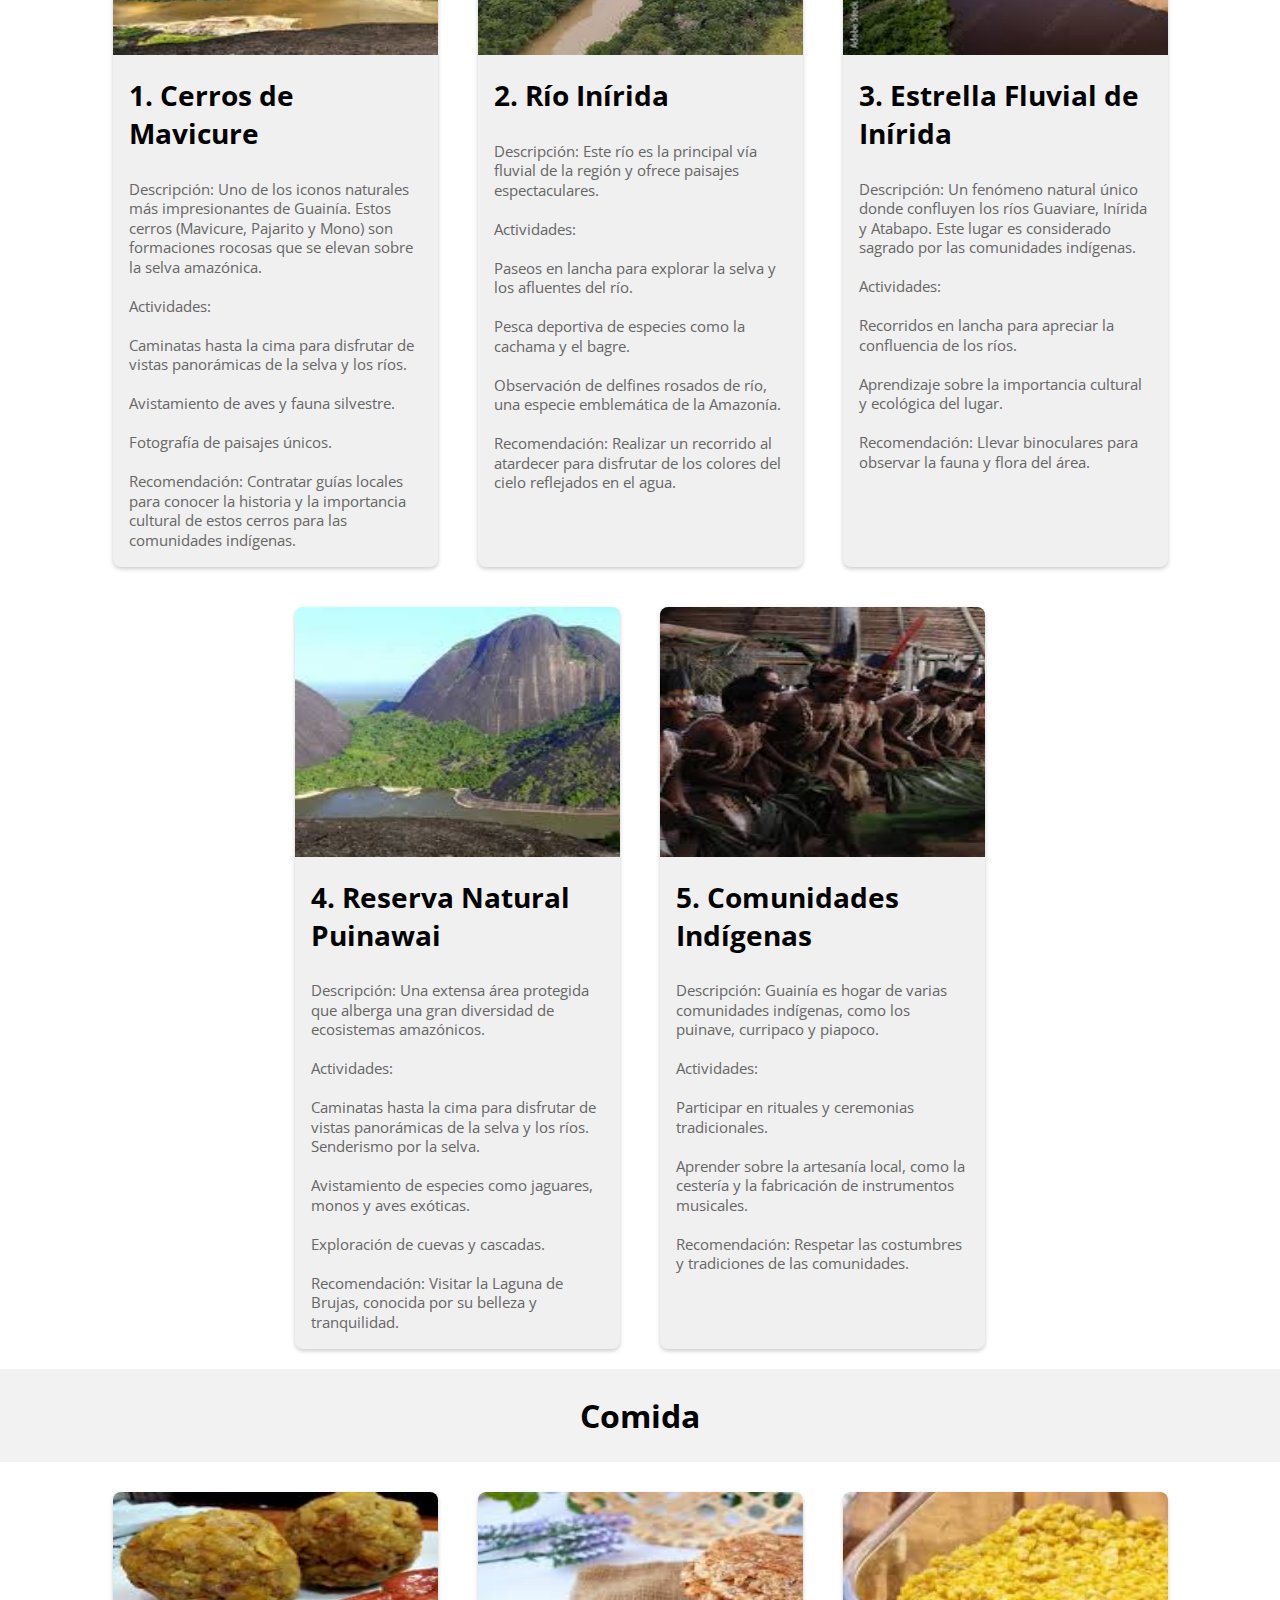
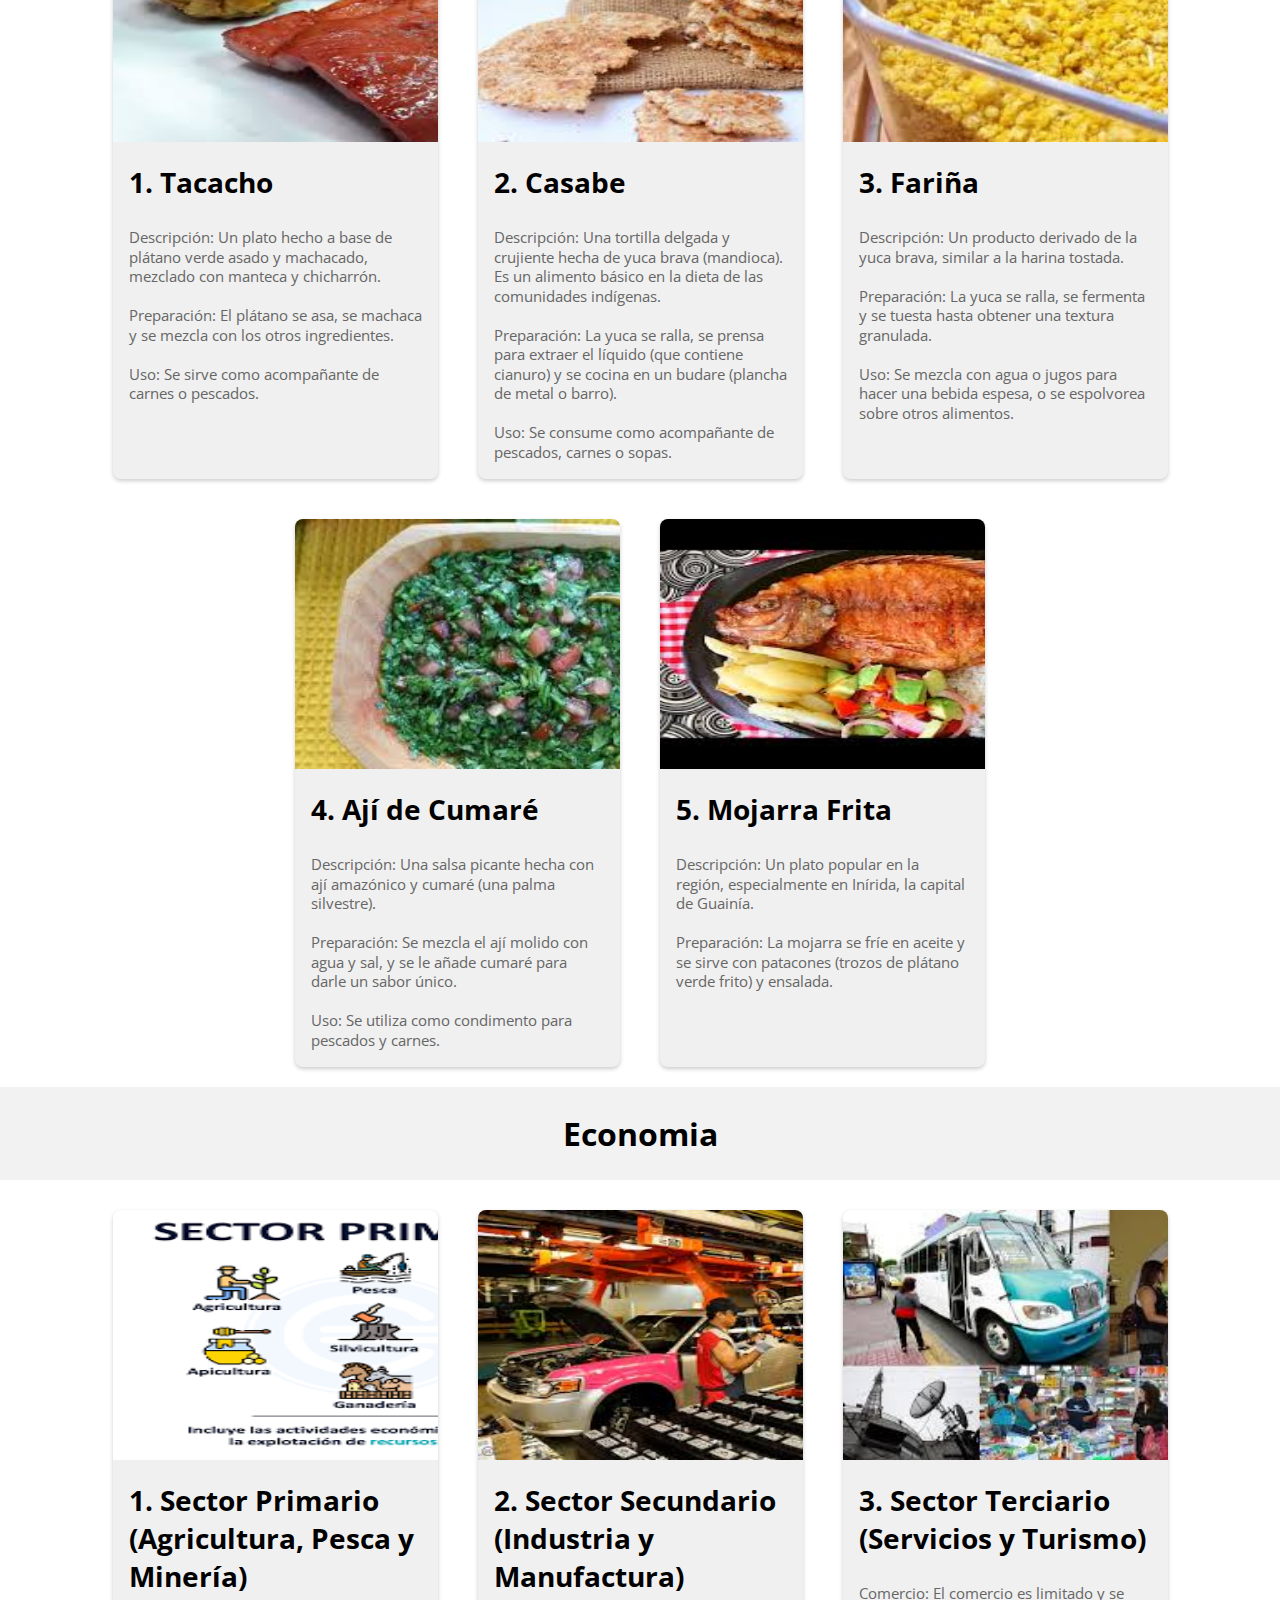
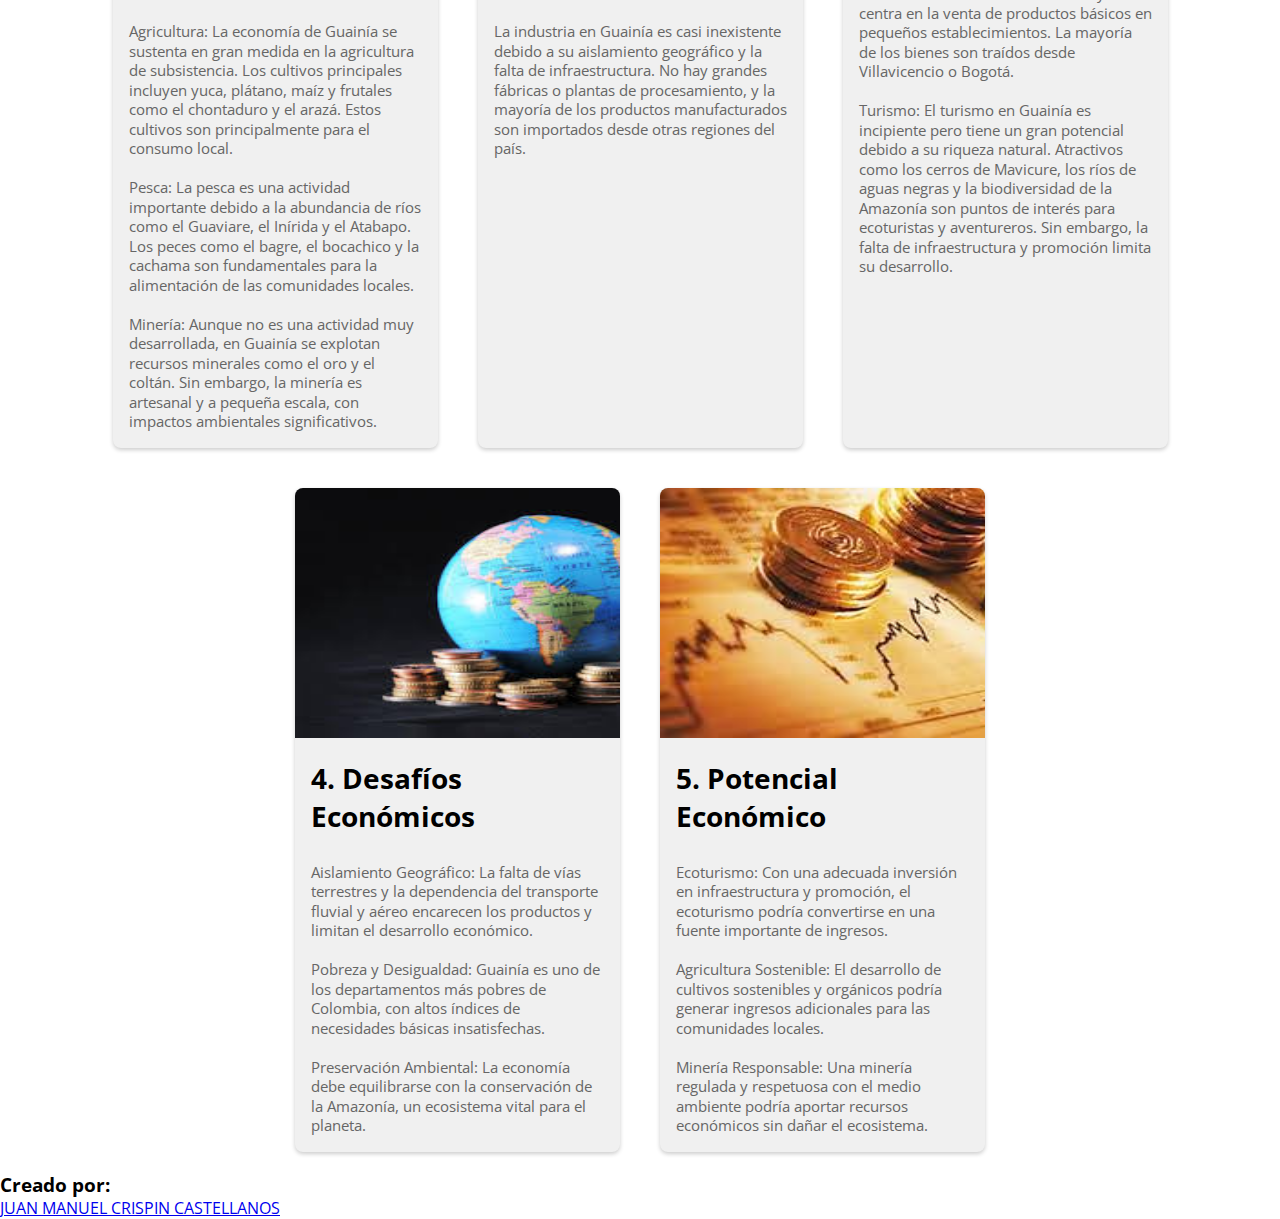
==== commit 9500c7b4: "feat:se agregaron las hojas de estilo a las paginas" ====
--- a/departamentos/Guainia.html
+++ b/departamentos/Guainia.html
@@ -8,11 +8,15 @@
 </head>
 <body>
     <header>
-        <nav>
-        <a href="#1">Turismo</a>
-        <a href="#2">Gastronomia</a>
-        <a href="#3">Economia</a>
-        </nav>
+        <div class="menu">
+            <nav>
+                <a href="#1">Turismo</a>
+                <a href="#2">Gastronomia</a>
+                <a href="#3">Economia</a>
+                <a href="/index.html">Mapa</a>
+                </nav>
+        </div>
+        
     </header>
     <div class="encabezado-img">
         <p>Departamento</p>
@@ -157,8 +161,6 @@
 
                 </div>
             </div>
-            
-            <footer></footer>
         </article>
         </section>
         <section>
@@ -258,7 +260,7 @@
                 </div>
                 
                
-                <footer></footer>
+
             </article>
         </section>
         <section>
@@ -268,7 +270,7 @@
                 </header>
                 <div class="card-container">
                     <div class="card">
-                        <img src="/img/Guainia/Guainia.jpeg" alt="Guainia">
+                        <img src="/img/Guainia/economia1.png" alt="Guainia">
                         <div class="card-content">
                             <h3>1. Sector Primario (Agricultura, Pesca y Minería)</h3>
                             <p>
@@ -286,7 +288,7 @@
 
                     </div>
                     <div class="card">
-                        <img src="/img/Guainia/Guainia.jpeg" alt="Guainia">
+                        <img src="/img/Guainia/economia2.jpeg" alt="Guainia">
                         <div class="card-content">
                             <h3>2. Sector Secundario (Industria y Manufactura)</h3>
                             <p>
@@ -299,7 +301,7 @@
 
                     </div>
                     <div class="card">
-                        <img src="/img/Guainia/Guainia.jpeg" alt="Guainia">
+                        <img src="/img/Guainia/economia3.jpeg" alt="Guainia">
                         <div class="card-content">
                             <h3>3. Sector Terciario (Servicios y Turismo)</h3>
                             <p>
@@ -315,7 +317,7 @@
 
                     </div>
                     <div class="card">
-                        <img src="/img/Guainia/Guainia.jpeg" alt="Guainia">
+                        <img src="/img/Guainia/economia4.jpeg" alt="Guainia">
                         <div class="card-content">
                             <h3>4. Desafíos Económicos</h3>
                             <p>
@@ -334,7 +336,7 @@
 
                     </div>
                     <div class="card">
-                        <img src="/img/Guainia/Guainia.jpeg" alt="Guainia">
+                        <img src="/img/Guainia/economia5.jpeg" alt="Guainia">
                         <div class="card-content">
                             <h3>5. Potencial Económico</h3>
                             <p>
@@ -352,11 +354,14 @@
 
                     </div>
                 </div>
-               
-                <footer></footer>
             </article>
         </section>
     </main>
-    <footer></footer>
+    <footer>
+        <div class="container-footer">
+            <h3>Creado por:</h3>
+            <a href="jmcrispinc20@gmail.com">JUAN MANUEL CRISPIN CASTELLANOS</a>
+        </div>
+    </footer>
 </body>
 </html>